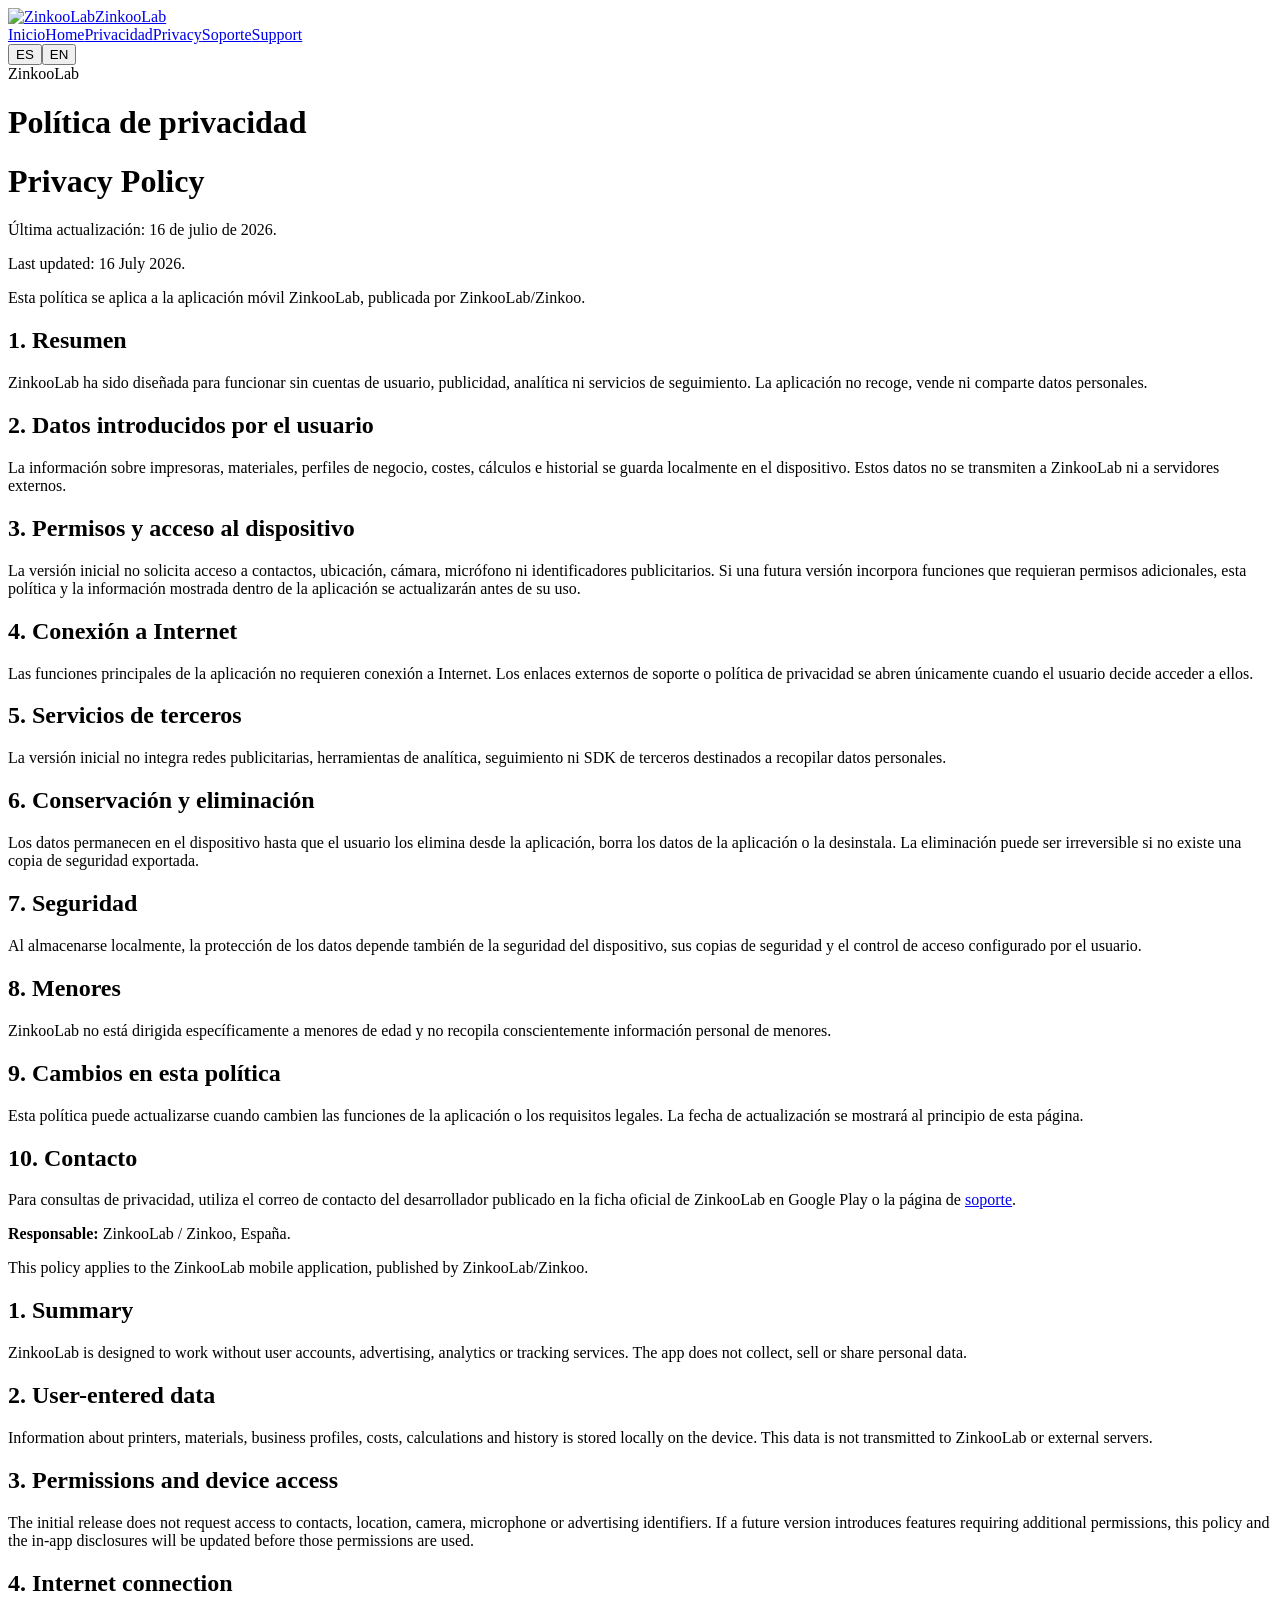
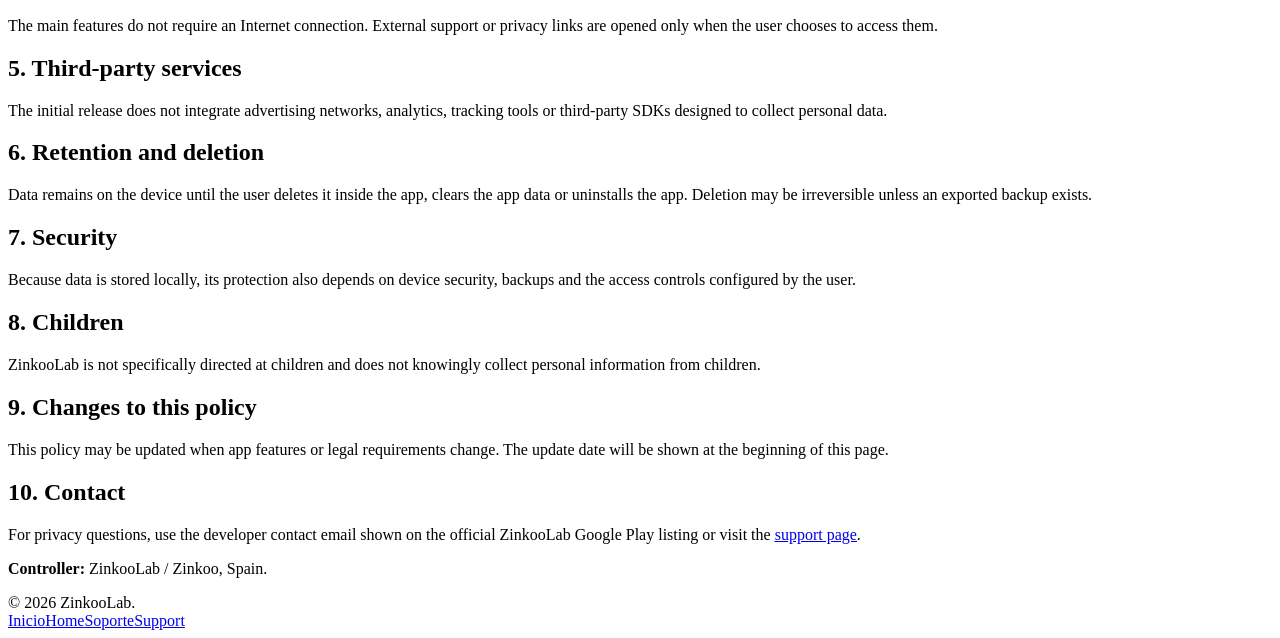
==== privacy.html @ 4ac2ba45 "Add files via upload Initial ZinkooLab website" ====
<!doctype html><html lang="es"><head><meta charset="utf-8"><meta name="viewport" content="width=device-width,initial-scale=1"><meta name="description" content="Política de privacidad de ZinkooLab."><title>Privacidad — ZinkooLab</title><link rel="icon" href="assets/icon-192.png"><link rel="stylesheet" href="styles.css"></head><body>
<nav class="nav"><div class="container nav-inner"><a class="brand" href="index.html"><img src="assets/brand-mark.png" alt="ZinkooLab"><span>ZinkooLab</span></a><div class="nav-links"><a href="index.html" data-lang="es">Inicio</a><a href="index.html" data-lang="en">Home</a><a class="active keep" href="privacy.html" data-lang="es">Privacidad</a><a class="active keep" href="privacy.html" data-lang="en">Privacy</a><a href="support.html" data-lang="es">Soporte</a><a href="support.html" data-lang="en">Support</a><div class="lang"><button data-set-lang="es">ES</button><button data-set-lang="en">EN</button></div></div></div></nav>
<main class="container"><div class="page-head"><span class="eyebrow">ZinkooLab</span><h1 data-lang="es">Política de privacidad</h1><h1 data-lang="en">Privacy Policy</h1><p class="lead" data-lang="es">Última actualización: 16 de julio de 2026.</p><p class="lead" data-lang="en">Last updated: 16 July 2026.</p></div>
<article class="legal" data-lang="es"><div class="notice">Esta política se aplica a la aplicación móvil ZinkooLab, publicada por ZinkooLab/Zinkoo.</div><h2>1. Resumen</h2><p>ZinkooLab ha sido diseñada para funcionar sin cuentas de usuario, publicidad, analítica ni servicios de seguimiento. La aplicación no recoge, vende ni comparte datos personales.</p><h2>2. Datos introducidos por el usuario</h2><p>La información sobre impresoras, materiales, perfiles de negocio, costes, cálculos e historial se guarda localmente en el dispositivo. Estos datos no se transmiten a ZinkooLab ni a servidores externos.</p><h2>3. Permisos y acceso al dispositivo</h2><p>La versión inicial no solicita acceso a contactos, ubicación, cámara, micrófono ni identificadores publicitarios. Si una futura versión incorpora funciones que requieran permisos adicionales, esta política y la información mostrada dentro de la aplicación se actualizarán antes de su uso.</p><h2>4. Conexión a Internet</h2><p>Las funciones principales de la aplicación no requieren conexión a Internet. Los enlaces externos de soporte o política de privacidad se abren únicamente cuando el usuario decide acceder a ellos.</p><h2>5. Servicios de terceros</h2><p>La versión inicial no integra redes publicitarias, herramientas de analítica, seguimiento ni SDK de terceros destinados a recopilar datos personales.</p><h2>6. Conservación y eliminación</h2><p>Los datos permanecen en el dispositivo hasta que el usuario los elimina desde la aplicación, borra los datos de la aplicación o la desinstala. La eliminación puede ser irreversible si no existe una copia de seguridad exportada.</p><h2>7. Seguridad</h2><p>Al almacenarse localmente, la protección de los datos depende también de la seguridad del dispositivo, sus copias de seguridad y el control de acceso configurado por el usuario.</p><h2>8. Menores</h2><p>ZinkooLab no está dirigida específicamente a menores de edad y no recopila conscientemente información personal de menores.</p><h2>9. Cambios en esta política</h2><p>Esta política puede actualizarse cuando cambien las funciones de la aplicación o los requisitos legales. La fecha de actualización se mostrará al principio de esta página.</p><h2>10. Contacto</h2><p>Para consultas de privacidad, utiliza el correo de contacto del desarrollador publicado en la ficha oficial de ZinkooLab en Google Play o la página de <a href="support.html"><u>soporte</u></a>.</p><p><strong>Responsable:</strong> ZinkooLab / Zinkoo, España.</p></article>
<article class="legal" data-lang="en"><div class="notice">This policy applies to the ZinkooLab mobile application, published by ZinkooLab/Zinkoo.</div><h2>1. Summary</h2><p>ZinkooLab is designed to work without user accounts, advertising, analytics or tracking services. The app does not collect, sell or share personal data.</p><h2>2. User-entered data</h2><p>Information about printers, materials, business profiles, costs, calculations and history is stored locally on the device. This data is not transmitted to ZinkooLab or external servers.</p><h2>3. Permissions and device access</h2><p>The initial release does not request access to contacts, location, camera, microphone or advertising identifiers. If a future version introduces features requiring additional permissions, this policy and the in-app disclosures will be updated before those permissions are used.</p><h2>4. Internet connection</h2><p>The main features do not require an Internet connection. External support or privacy links are opened only when the user chooses to access them.</p><h2>5. Third-party services</h2><p>The initial release does not integrate advertising networks, analytics, tracking tools or third-party SDKs designed to collect personal data.</p><h2>6. Retention and deletion</h2><p>Data remains on the device until the user deletes it inside the app, clears the app data or uninstalls the app. Deletion may be irreversible unless an exported backup exists.</p><h2>7. Security</h2><p>Because data is stored locally, its protection also depends on device security, backups and the access controls configured by the user.</p><h2>8. Children</h2><p>ZinkooLab is not specifically directed at children and does not knowingly collect personal information from children.</p><h2>9. Changes to this policy</h2><p>This policy may be updated when app features or legal requirements change. The update date will be shown at the beginning of this page.</p><h2>10. Contact</h2><p>For privacy questions, use the developer contact email shown on the official ZinkooLab Google Play listing or visit the <a href="support.html"><u>support page</u></a>.</p><p><strong>Controller:</strong> ZinkooLab / Zinkoo, Spain.</p></article></main>
<footer class="footer"><div class="container footer-inner"><span>© 2026 ZinkooLab.</span><div class="footer-links"><a href="index.html" data-lang="es">Inicio</a><a href="index.html" data-lang="en">Home</a><a href="support.html" data-lang="es">Soporte</a><a href="support.html" data-lang="en">Support</a></div></div></footer><script src="script.js"></script></body></html>
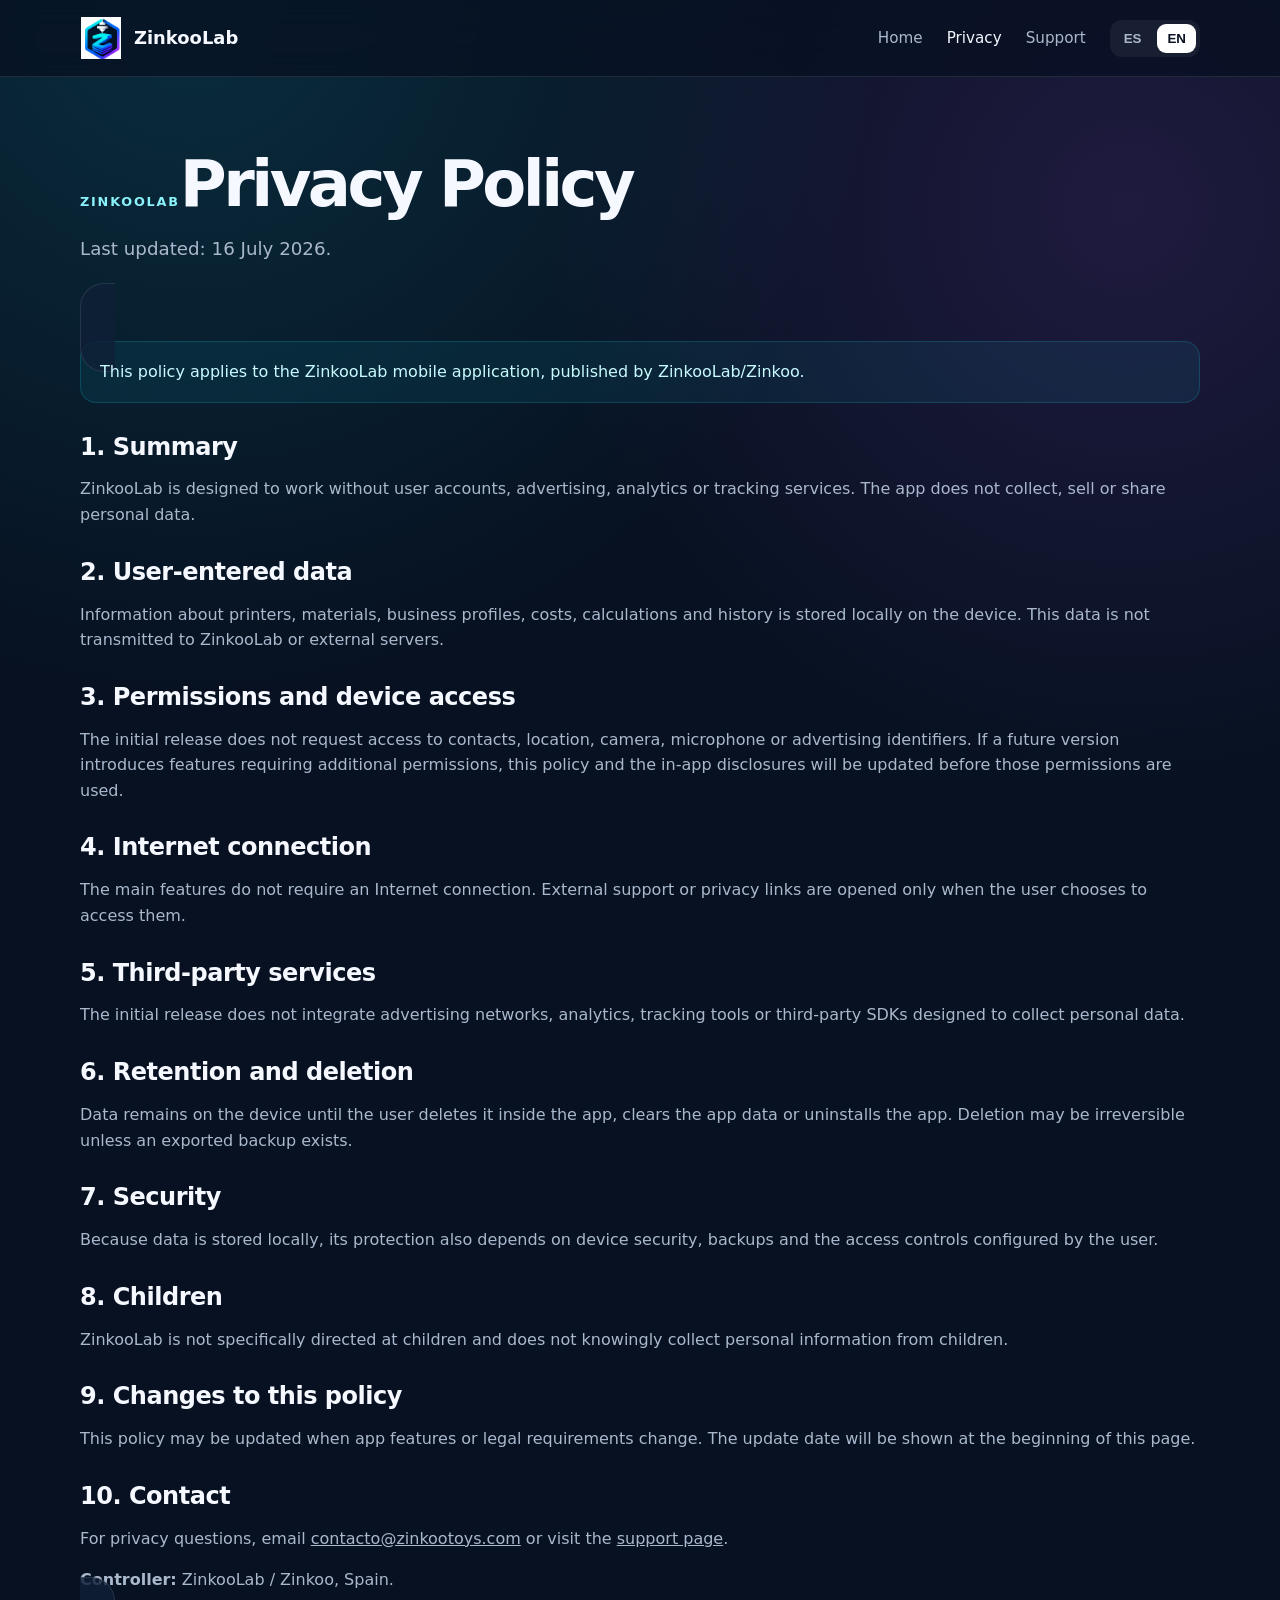
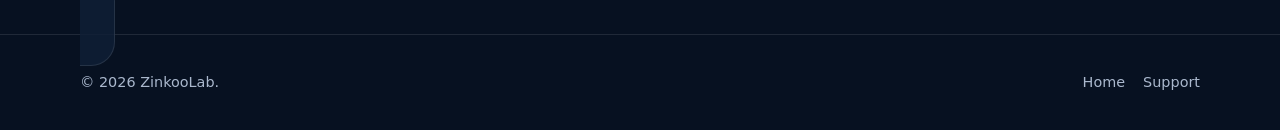
==== commit 711eca01: "Add files via upload" ====
--- a/privacy.html
+++ b/privacy.html
@@ -1,6 +1,6 @@
 <!doctype html><html lang="es"><head><meta charset="utf-8"><meta name="viewport" content="width=device-width,initial-scale=1"><meta name="description" content="Política de privacidad de ZinkooLab."><title>Privacidad — ZinkooLab</title><link rel="icon" href="assets/icon-192.png"><link rel="stylesheet" href="styles.css"></head><body>
 <nav class="nav"><div class="container nav-inner"><a class="brand" href="index.html"><img src="assets/brand-mark.png" alt="ZinkooLab"><span>ZinkooLab</span></a><div class="nav-links"><a href="index.html" data-lang="es">Inicio</a><a href="index.html" data-lang="en">Home</a><a class="active keep" href="privacy.html" data-lang="es">Privacidad</a><a class="active keep" href="privacy.html" data-lang="en">Privacy</a><a href="support.html" data-lang="es">Soporte</a><a href="support.html" data-lang="en">Support</a><div class="lang"><button data-set-lang="es">ES</button><button data-set-lang="en">EN</button></div></div></div></nav>
 <main class="container"><div class="page-head"><span class="eyebrow">ZinkooLab</span><h1 data-lang="es">Política de privacidad</h1><h1 data-lang="en">Privacy Policy</h1><p class="lead" data-lang="es">Última actualización: 16 de julio de 2026.</p><p class="lead" data-lang="en">Last updated: 16 July 2026.</p></div>
-<article class="legal" data-lang="es"><div class="notice">Esta política se aplica a la aplicación móvil ZinkooLab, publicada por ZinkooLab/Zinkoo.</div><h2>1. Resumen</h2><p>ZinkooLab ha sido diseñada para funcionar sin cuentas de usuario, publicidad, analítica ni servicios de seguimiento. La aplicación no recoge, vende ni comparte datos personales.</p><h2>2. Datos introducidos por el usuario</h2><p>La información sobre impresoras, materiales, perfiles de negocio, costes, cálculos e historial se guarda localmente en el dispositivo. Estos datos no se transmiten a ZinkooLab ni a servidores externos.</p><h2>3. Permisos y acceso al dispositivo</h2><p>La versión inicial no solicita acceso a contactos, ubicación, cámara, micrófono ni identificadores publicitarios. Si una futura versión incorpora funciones que requieran permisos adicionales, esta política y la información mostrada dentro de la aplicación se actualizarán antes de su uso.</p><h2>4. Conexión a Internet</h2><p>Las funciones principales de la aplicación no requieren conexión a Internet. Los enlaces externos de soporte o política de privacidad se abren únicamente cuando el usuario decide acceder a ellos.</p><h2>5. Servicios de terceros</h2><p>La versión inicial no integra redes publicitarias, herramientas de analítica, seguimiento ni SDK de terceros destinados a recopilar datos personales.</p><h2>6. Conservación y eliminación</h2><p>Los datos permanecen en el dispositivo hasta que el usuario los elimina desde la aplicación, borra los datos de la aplicación o la desinstala. La eliminación puede ser irreversible si no existe una copia de seguridad exportada.</p><h2>7. Seguridad</h2><p>Al almacenarse localmente, la protección de los datos depende también de la seguridad del dispositivo, sus copias de seguridad y el control de acceso configurado por el usuario.</p><h2>8. Menores</h2><p>ZinkooLab no está dirigida específicamente a menores de edad y no recopila conscientemente información personal de menores.</p><h2>9. Cambios en esta política</h2><p>Esta política puede actualizarse cuando cambien las funciones de la aplicación o los requisitos legales. La fecha de actualización se mostrará al principio de esta página.</p><h2>10. Contacto</h2><p>Para consultas de privacidad, utiliza el correo de contacto del desarrollador publicado en la ficha oficial de ZinkooLab en Google Play o la página de <a href="support.html"><u>soporte</u></a>.</p><p><strong>Responsable:</strong> ZinkooLab / Zinkoo, España.</p></article>
-<article class="legal" data-lang="en"><div class="notice">This policy applies to the ZinkooLab mobile application, published by ZinkooLab/Zinkoo.</div><h2>1. Summary</h2><p>ZinkooLab is designed to work without user accounts, advertising, analytics or tracking services. The app does not collect, sell or share personal data.</p><h2>2. User-entered data</h2><p>Information about printers, materials, business profiles, costs, calculations and history is stored locally on the device. This data is not transmitted to ZinkooLab or external servers.</p><h2>3. Permissions and device access</h2><p>The initial release does not request access to contacts, location, camera, microphone or advertising identifiers. If a future version introduces features requiring additional permissions, this policy and the in-app disclosures will be updated before those permissions are used.</p><h2>4. Internet connection</h2><p>The main features do not require an Internet connection. External support or privacy links are opened only when the user chooses to access them.</p><h2>5. Third-party services</h2><p>The initial release does not integrate advertising networks, analytics, tracking tools or third-party SDKs designed to collect personal data.</p><h2>6. Retention and deletion</h2><p>Data remains on the device until the user deletes it inside the app, clears the app data or uninstalls the app. Deletion may be irreversible unless an exported backup exists.</p><h2>7. Security</h2><p>Because data is stored locally, its protection also depends on device security, backups and the access controls configured by the user.</p><h2>8. Children</h2><p>ZinkooLab is not specifically directed at children and does not knowingly collect personal information from children.</p><h2>9. Changes to this policy</h2><p>This policy may be updated when app features or legal requirements change. The update date will be shown at the beginning of this page.</p><h2>10. Contact</h2><p>For privacy questions, use the developer contact email shown on the official ZinkooLab Google Play listing or visit the <a href="support.html"><u>support page</u></a>.</p><p><strong>Controller:</strong> ZinkooLab / Zinkoo, Spain.</p></article></main>
+<article class="legal" data-lang="es"><div class="notice">Esta política se aplica a la aplicación móvil ZinkooLab, publicada por ZinkooLab/Zinkoo.</div><h2>1. Resumen</h2><p>ZinkooLab ha sido diseñada para funcionar sin cuentas de usuario, publicidad, analítica ni servicios de seguimiento. La aplicación no recoge, vende ni comparte datos personales.</p><h2>2. Datos introducidos por el usuario</h2><p>La información sobre impresoras, materiales, perfiles de negocio, costes, cálculos e historial se guarda localmente en el dispositivo. Estos datos no se transmiten a ZinkooLab ni a servidores externos.</p><h2>3. Permisos y acceso al dispositivo</h2><p>La versión inicial no solicita acceso a contactos, ubicación, cámara, micrófono ni identificadores publicitarios. Si una futura versión incorpora funciones que requieran permisos adicionales, esta política y la información mostrada dentro de la aplicación se actualizarán antes de su uso.</p><h2>4. Conexión a Internet</h2><p>Las funciones principales de la aplicación no requieren conexión a Internet. Los enlaces externos de soporte o política de privacidad se abren únicamente cuando el usuario decide acceder a ellos.</p><h2>5. Servicios de terceros</h2><p>La versión inicial no integra redes publicitarias, herramientas de analítica, seguimiento ni SDK de terceros destinados a recopilar datos personales.</p><h2>6. Conservación y eliminación</h2><p>Los datos permanecen en el dispositivo hasta que el usuario los elimina desde la aplicación, borra los datos de la aplicación o la desinstala. La eliminación puede ser irreversible si no existe una copia de seguridad exportada.</p><h2>7. Seguridad</h2><p>Al almacenarse localmente, la protección de los datos depende también de la seguridad del dispositivo, sus copias de seguridad y el control de acceso configurado por el usuario.</p><h2>8. Menores</h2><p>ZinkooLab no está dirigida específicamente a menores de edad y no recopila conscientemente información personal de menores.</p><h2>9. Cambios en esta política</h2><p>Esta política puede actualizarse cuando cambien las funciones de la aplicación o los requisitos legales. La fecha de actualización se mostrará al principio de esta página.</p><h2>10. Contacto</h2><p>Para consultas de privacidad, escribe a <a href="mailto:contacto@zinkootoys.com"><u>contacto@zinkootoys.com</u></a> o visita la página de <a href="support.html"><u>soporte</u></a>.</p><p><strong>Responsable:</strong> ZinkooLab / Zinkoo, España.</p></article>
+<article class="legal" data-lang="en"><div class="notice">This policy applies to the ZinkooLab mobile application, published by ZinkooLab/Zinkoo.</div><h2>1. Summary</h2><p>ZinkooLab is designed to work without user accounts, advertising, analytics or tracking services. The app does not collect, sell or share personal data.</p><h2>2. User-entered data</h2><p>Information about printers, materials, business profiles, costs, calculations and history is stored locally on the device. This data is not transmitted to ZinkooLab or external servers.</p><h2>3. Permissions and device access</h2><p>The initial release does not request access to contacts, location, camera, microphone or advertising identifiers. If a future version introduces features requiring additional permissions, this policy and the in-app disclosures will be updated before those permissions are used.</p><h2>4. Internet connection</h2><p>The main features do not require an Internet connection. External support or privacy links are opened only when the user chooses to access them.</p><h2>5. Third-party services</h2><p>The initial release does not integrate advertising networks, analytics, tracking tools or third-party SDKs designed to collect personal data.</p><h2>6. Retention and deletion</h2><p>Data remains on the device until the user deletes it inside the app, clears the app data or uninstalls the app. Deletion may be irreversible unless an exported backup exists.</p><h2>7. Security</h2><p>Because data is stored locally, its protection also depends on device security, backups and the access controls configured by the user.</p><h2>8. Children</h2><p>ZinkooLab is not specifically directed at children and does not knowingly collect personal information from children.</p><h2>9. Changes to this policy</h2><p>This policy may be updated when app features or legal requirements change. The update date will be shown at the beginning of this page.</p><h2>10. Contact</h2><p>For privacy questions, email <a href="mailto:contacto@zinkootoys.com"><u>contacto@zinkootoys.com</u></a> or visit the <a href="support.html"><u>support page</u></a>.</p><p><strong>Controller:</strong> ZinkooLab / Zinkoo, Spain.</p></article></main>
 <footer class="footer"><div class="container footer-inner"><span>© 2026 ZinkooLab.</span><div class="footer-links"><a href="index.html" data-lang="es">Inicio</a><a href="index.html" data-lang="en">Home</a><a href="support.html" data-lang="es">Soporte</a><a href="support.html" data-lang="en">Support</a></div></div></footer><script src="script.js"></script></body></html>
--- a/styles.css
+++ b/styles.css
@@ -0,0 +1,77 @@
+:root {
+  --bg: #071121;
+  --bg-soft: #0d1b31;
+  --card: rgba(15, 31, 54, .82);
+  --text: #f5f8ff;
+  --muted: #aab8cd;
+  --line: rgba(255,255,255,.10);
+  --cyan: #17d9ea;
+  --blue: #4f74ff;
+  --violet: #9d4edd;
+  --shadow: 0 24px 70px rgba(0,0,0,.28);
+  --radius: 24px;
+}
+*{box-sizing:border-box}
+html{scroll-behavior:smooth}
+body{margin:0;font-family:Inter,ui-sans-serif,system-ui,-apple-system,BlinkMacSystemFont,"Segoe UI",sans-serif;background:
+radial-gradient(circle at 15% 0%,rgba(23,217,234,.14),transparent 34%),
+radial-gradient(circle at 88% 12%,rgba(157,78,221,.16),transparent 31%),var(--bg);color:var(--text);line-height:1.6}
+a{color:inherit;text-decoration:none}
+img{max-width:100%}
+.container{width:min(1120px,calc(100% - 36px));margin:auto}
+.nav{position:sticky;top:0;z-index:20;background:rgba(7,17,33,.76);backdrop-filter:blur(16px);border-bottom:1px solid var(--line)}
+.nav-inner{height:76px;display:flex;align-items:center;justify-content:space-between;gap:24px}
+.brand{display:flex;align-items:center;gap:12px;font-weight:800;font-size:1.12rem}
+.brand img{width:42px;height:42px;object-fit:contain}
+.nav-links{display:flex;align-items:center;gap:24px;color:var(--muted);font-size:.95rem}
+.nav-links a:hover,.nav-links a.active{color:var(--text)}
+.lang{display:flex;gap:6px;background:rgba(255,255,255,.06);padding:4px;border-radius:12px}
+.lang button{border:0;background:transparent;color:var(--muted);padding:7px 10px;border-radius:9px;cursor:pointer;font-weight:700}
+.lang button.active{background:#fff;color:#071121}
+.hero{padding:92px 0 66px}
+.hero-grid{display:grid;grid-template-columns:1.08fr .92fr;align-items:center;gap:54px}
+.badge{display:inline-flex;padding:7px 12px;border:1px solid rgba(23,217,234,.28);background:rgba(23,217,234,.08);color:#8af2fa;border-radius:999px;font-size:.82rem;font-weight:800;letter-spacing:.04em;text-transform:uppercase}
+h1{font-size:clamp(2.7rem,6vw,5.4rem);line-height:.98;margin:20px 0 24px;letter-spacing:-.055em}
+.gradient{background:linear-gradient(90deg,var(--cyan),#6ea7ff 52%,#c067ef);-webkit-background-clip:text;background-clip:text;color:transparent}
+.lead{color:var(--muted);font-size:1.14rem;max-width:650px}
+.actions{display:flex;flex-wrap:wrap;gap:13px;margin-top:30px}
+.button{display:inline-flex;align-items:center;justify-content:center;min-height:48px;padding:0 19px;border-radius:14px;font-weight:800;border:1px solid var(--line)}
+.button.primary{background:linear-gradient(110deg,var(--cyan),var(--blue),var(--violet));color:#fff;border:0;box-shadow:0 15px 38px rgba(79,116,255,.26)}
+.button.secondary{background:rgba(255,255,255,.055)}
+.visual{position:relative;min-height:440px;display:grid;place-items:center}
+.glow{position:absolute;width:330px;height:330px;border-radius:50%;background:linear-gradient(135deg,rgba(23,217,234,.28),rgba(157,78,221,.24));filter:blur(54px)}
+.app-card{position:relative;width:min(390px,100%);padding:34px;border-radius:36px;background:linear-gradient(145deg,rgba(18,39,69,.94),rgba(8,18,34,.96));border:1px solid rgba(255,255,255,.13);box-shadow:var(--shadow);transform:rotate(2deg)}
+.app-card img{display:block;width:210px;margin:4px auto 20px;filter:drop-shadow(0 20px 35px rgba(0,0,0,.35))}
+.metric{display:flex;justify-content:space-between;align-items:center;padding:14px 0;border-top:1px solid var(--line)}
+.metric span{color:var(--muted)}
+.metric strong{font-size:1.08rem}
+.section{padding:72px 0}
+.section-header{max-width:720px;margin-bottom:34px}
+.eyebrow{color:#8af2fa;font-size:.8rem;text-transform:uppercase;letter-spacing:.14em;font-weight:900}
+h2{font-size:clamp(2rem,4vw,3.25rem);line-height:1.08;letter-spacing:-.04em;margin:10px 0 14px}
+.section-header p,.card p,.legal p,.legal li{color:var(--muted)}
+.grid{display:grid;grid-template-columns:repeat(3,1fr);gap:18px}
+.card{padding:26px;border:1px solid var(--line);border-radius:var(--radius);background:var(--card);box-shadow:0 14px 45px rgba(0,0,0,.14)}
+.icon{width:45px;height:45px;display:grid;place-items:center;border-radius:14px;background:linear-gradient(135deg,rgba(23,217,234,.16),rgba(157,78,221,.18));font-weight:900;color:#aaf7fb;margin-bottom:18px}
+.card h3{margin:0 0 8px;font-size:1.13rem}
+.callout{display:grid;grid-template-columns:1fr auto;align-items:center;gap:30px;padding:34px;border-radius:30px;border:1px solid rgba(23,217,234,.18);background:linear-gradient(120deg,rgba(23,217,234,.11),rgba(79,116,255,.10),rgba(157,78,221,.11))}
+.callout h2{margin-top:0}
+.footer{padding:36px 0;border-top:1px solid var(--line);color:var(--muted);font-size:.9rem}
+.footer-inner{display:flex;justify-content:space-between;gap:20px;flex-wrap:wrap}
+.footer-links{display:flex;gap:18px;flex-wrap:wrap}
+.page-head{padding:76px 0 34px}
+.page-head h1{font-size:clamp(2.6rem,5vw,4.5rem);margin-bottom:14px}
+.legal{max-width:830px;padding:34px;border:1px solid var(--line);border-radius:var(--radius);background:var(--card);margin-bottom:70px}
+.legal h2{font-size:1.5rem;letter-spacing:-.02em;margin-top:32px}
+.legal h2:first-child{margin-top:0}
+.notice{padding:17px 19px;border-radius:16px;background:rgba(23,217,234,.075);border:1px solid rgba(23,217,234,.18);color:#c8faff}
+.support-grid{display:grid;grid-template-columns:repeat(2,1fr);gap:18px;margin-bottom:70px}
+.support-item{padding:28px;border-radius:var(--radius);border:1px solid var(--line);background:var(--card)}
+.support-item h3{margin-top:0}
+code{background:rgba(255,255,255,.08);padding:.12em .38em;border-radius:.4em}
+[data-lang="en"]{display:none}
+body.en [data-lang="es"]{display:none}
+body.en [data-lang="en"]{display:initial}
+body.en div[data-lang="en"],body.en section[data-lang="en"],body.en p[data-lang="en"],body.en ul[data-lang="en"]{display:block}
+@media(max-width:820px){.nav-links a:not(.keep){display:none}.hero{padding-top:64px}.hero-grid{grid-template-columns:1fr}.visual{min-height:350px}.grid{grid-template-columns:1fr}.callout{grid-template-columns:1fr}.support-grid{grid-template-columns:1fr}.app-card{transform:none}}
+@media(max-width:480px){.container{width:min(100% - 24px,1120px)}.nav-inner{height:68px}.brand span{font-size:1rem}.hero{padding-top:46px}.actions{display:grid}.button{width:100%}.legal{padding:23px}.app-card{padding:24px}}
